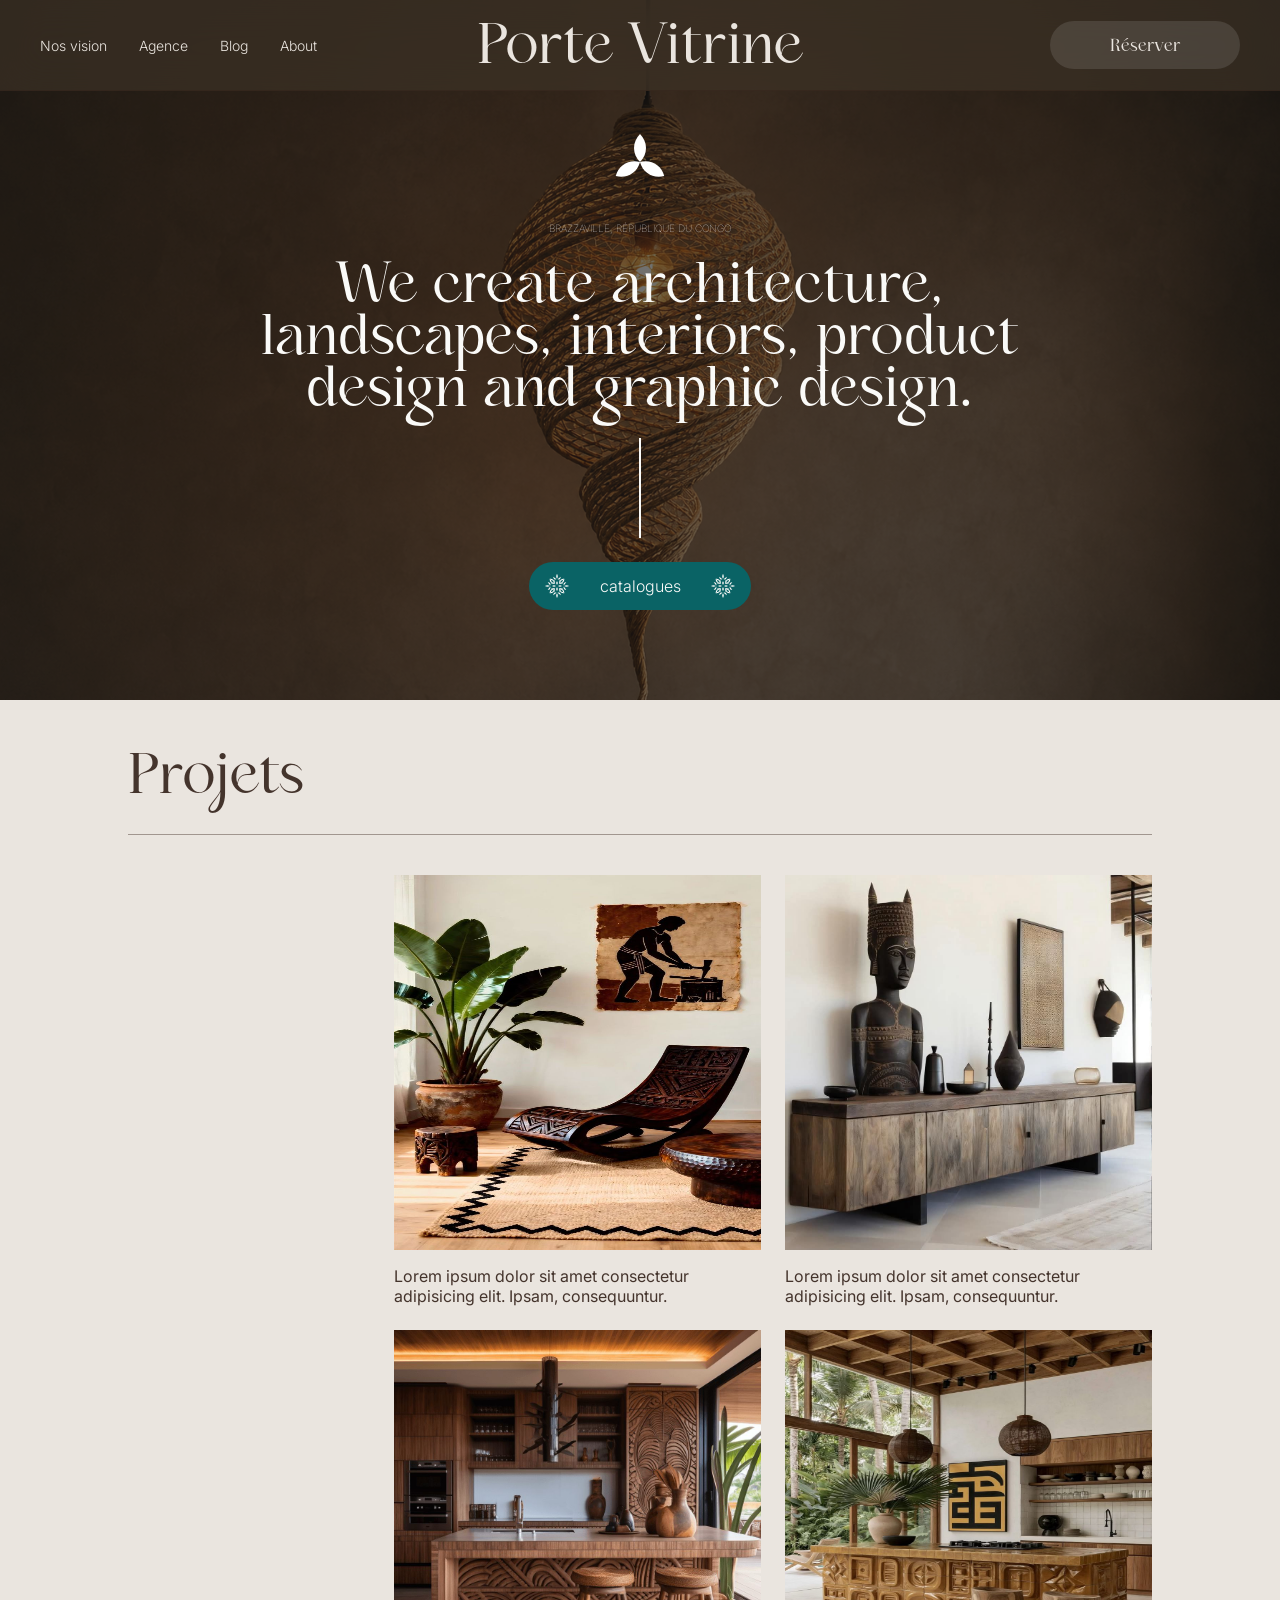
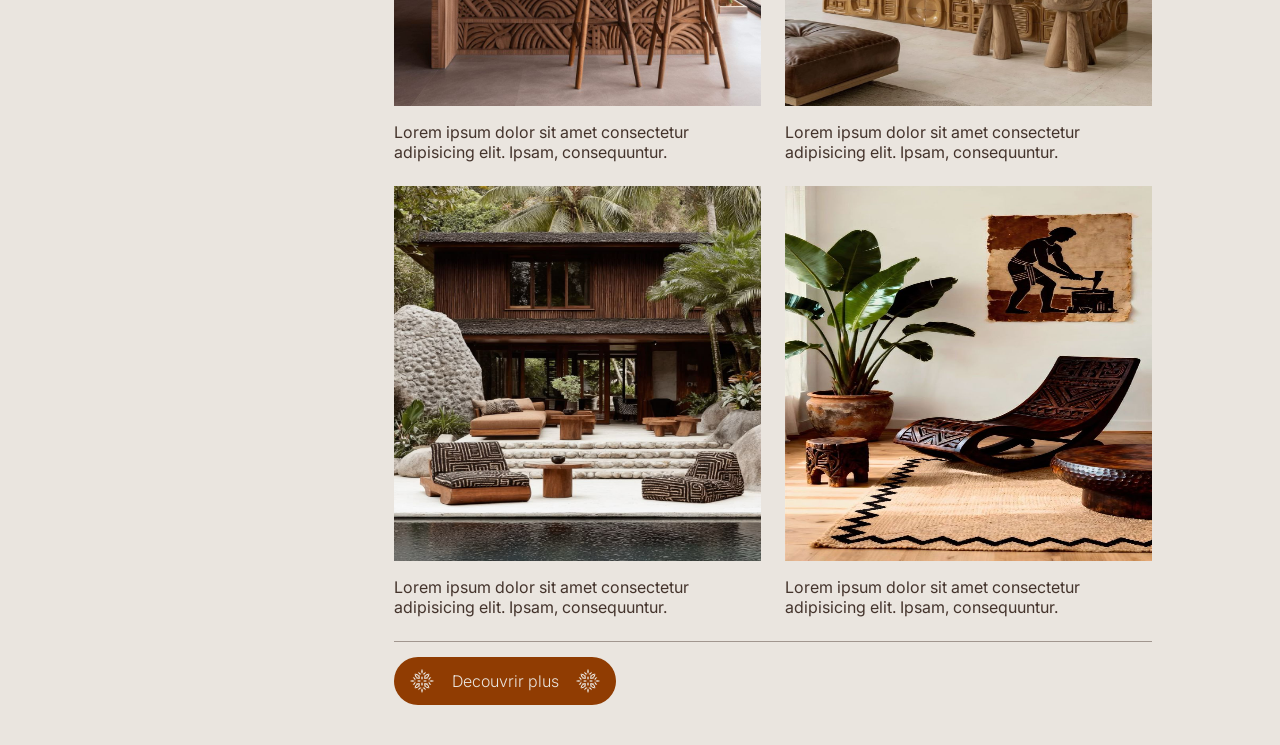
==== index.html @ ecbcc863 "chore: update index.html" ====
<!DOCTYPE html>
<html lang="en">

<head>
  <meta charset="UTF-8">
  <meta name="viewport" content="width=device-width, initial-scale=1.0">
  <title>Portfolio d'agence créative / freelance</title>

  <link rel="preconnect" href="https://fonts.googleapis.com">
  <link rel="preconnect" href="https://fonts.gstatic.com" crossorigin>
  <link
    href="https://fonts.googleapis.com/css2?family=Inter:ital,opsz,wght@0,14..32,100..900;1,14..32,100..900&display=swap"
    rel="stylesheet">

  <link rel="stylesheet" href="css/index.css">
</head>

<body>
  <header class="Navigation__fixed">
    <nav class="nav-wrapper">
      <ul class="nav-links">
        <li class="nav-link"><a href="#">Nos vision</a></li>
        <li class="nav-link"><a href="#">Agence</a></li>
        <li class="nav-link"><a href="#">Blog</a></li>
        <li class="nav-link"><a href="#">About</a></li>
      </ul>
      <div class="nav-logo">
        Porte Vitrine
      </div>
      <div class="nav-action">
        <button class="btn btn-neutre">Réserver</button>
      </div>
    </nav>
  </header>
  <main>
    <section class="hero">
      <div class="hero-wrapper">
        <div class="hero-speech">
          <div class="hero-logo">
            <svg xmlns="http://www.w3.org/2000/svg" width="64" height="64" viewBox="0 0 64 64" fill="currentColor">
              <g>
                <path d="M32 32 C24 24 24 12 32 4 C40 12 40 24 32 32 Z" />
                <path d="M32 32 C24 24 24 12 32 4 C40 12 40 24 32 32 Z" transform="rotate(120 32 32)" />
                <path d="M32 32 C24 24 24 12 32 4 C40 12 40 24 32 32 Z" transform="rotate(240 32 32)" />
              </g>
            </svg>
          </div>
          <address class="address">
            Brazzaville, république du congo
          </address>
          <h1 class="hero-title">
            We create architecture, landscapes, interiors, product design and graphic design.
          </h1>
        </div>
        <div class="hero-action">
          <div class="hero-action-line"></div>
          <a href="#" class="btn btn-secondary">
            <svg width="64" height="64" viewBox="0 0 64 64" fill="currentColor" xmlns="http://www.w3.org/2000/svg">
              <path
                d="M32 0.019043L32 12.981C30.7764 11.4218 30 9.09693 30 6.50001C30 3.90309 30.7764 1.57818 32 0.019043Z">
              </path>
              <path
                d="M30.5643 14.1851C28.2831 14.8884 25.9589 14.6184 24.2542 13.2257C22.5496 11.833 21.8215 9.60935 22.0558 7.23369L30.5643 14.1851Z">
              </path>
              <path
                d="M32 19L32 28.9619C30.7181 27.7637 29.9047 25.9768 29.9047 23.981C29.9047 21.9851 30.7181 20.1983 32 19Z">
              </path>
              <path
                d="M12.5 12.5C15.5 12.5 21.5 13 23.5 17.5L25.5 16.5L26.5 26.5L23 23C23 19.134 19.866 16 16 16L12.5 12.5Z">
              </path>
              <path
                d="M0.019043 32L12.981 32C11.4218 30.7764 9.09693 30 6.50001 30C3.90309 30 1.57818 30.7764 0.019043 32Z">
              </path>
              <path
                d="M14.1851 30.5643C14.8884 28.2831 14.6184 25.9589 13.2257 24.2542C11.833 22.5496 9.60935 21.8215 7.23369 22.0558L14.1851 30.5643Z">
              </path>
              <path
                d="M19 32L28.9619 32C27.7636 30.7181 25.9768 29.9047 23.981 29.9047C21.9851 29.9047 20.1983 30.7181 19 32Z">
              </path>
              <path
                d="M12.5 12.5C12.5 15.5 13 21.5 17.5 23.5L16.5 25.5L26.5 26.5L23 23C19.134 23 16 19.866 16 16L12.5 12.5Z">
              </path>
              <path
                d="M0.019043 32L12.981 32C11.4218 33.2236 9.09692 34 6.50001 34C3.90309 34 1.57818 33.2236 0.019043 32Z">
              </path>
              <path
                d="M14.1851 33.4357C14.8884 35.717 14.6184 38.0411 13.2257 39.7458C11.833 41.4504 9.60935 42.1785 7.23368 41.9442L14.1851 33.4357Z">
              </path>
              <path
                d="M19 32L28.9619 32C27.7636 33.2819 25.9768 34.0954 23.981 34.0954C21.9851 34.0954 20.1983 33.2819 19 32Z">
              </path>
              <path
                d="M12.5 51.5C12.5 48.5 13 42.5 17.5 40.5L16.5 38.5L26.5 37.5L23 41C19.134 41 16 44.134 16 48L12.5 51.5Z">
              </path>
              <path d="M32 63.981V51.0191C30.7764 52.5782 30 54.9031 30 57.5C30 60.0969 30.7764 62.4219 32 63.981Z">
              </path>
              <path
                d="M30.5643 49.815C28.2831 49.1116 25.9589 49.3816 24.2542 50.7743C22.5496 52.167 21.8215 54.3907 22.0558 56.7663L30.5643 49.815Z">
              </path>
              <path
                d="M32 45L32 35.0381C30.7181 36.2364 29.9047 38.0232 29.9047 40.0191C29.9047 42.0149 30.7181 43.8018 32 45Z">
              </path>
              <path
                d="M12.5 51.5C15.5 51.5 21.5 51 23.5 46.5L25.5 47.5L26.5 37.5L23 41C23 44.866 19.866 48 16 48L12.5 51.5Z">
              </path>
              <path d="M63.981 32L51.019 32C52.5782 30.7764 54.9031 30 57.5 30C60.0969 30 62.4218 30.7764 63.981 32Z">
              </path>
              <path
                d="M49.8149 30.5643C49.1116 28.2831 49.3816 25.9589 50.7743 24.2542C52.167 22.5496 54.3907 21.8215 56.7663 22.0558L49.8149 30.5643Z">
              </path>
              <path
                d="M45 32H35.0381C36.2364 30.7181 38.0232 29.9047 40.0191 29.9047C42.0149 29.9047 43.8017 30.7181 45 32Z">
              </path>
              <path
                d="M51.5 12.5C51.5 15.5 51 21.5 46.5 23.5L47.5 25.5L37.5 26.5L41 23C44.866 23 48 19.866 48 16L51.5 12.5Z">
              </path>
              <path
                d="M32 0.019043L32 12.981C33.2236 11.4218 34 9.09693 34 6.50001C34 3.9031 33.2236 1.57818 32 0.019043Z">
              </path>
              <path
                d="M33.4357 14.1851C35.717 14.8884 38.0411 14.6184 39.7458 13.2257C41.4504 11.833 42.1785 9.60936 41.9442 7.23369L33.4357 14.1851Z">
              </path>
              <path
                d="M32 19L32 28.9619C33.2819 27.7637 34.0953 25.9768 34.0953 23.981C34.0953 21.9851 33.2819 20.1983 32 19Z">
              </path>
              <path
                d="M51.5 12.5C48.5 12.5 42.5 13 40.5 17.5L38.5 16.5L37.5 26.5L41 23C41 19.134 44.134 16 48 16L51.5 12.5Z">
              </path>
              <path d="M32 63.981V51.0191C33.2236 52.5782 34 54.9031 34 57.5C34 60.0969 33.2236 62.4219 32 63.981Z">
              </path>
              <path
                d="M33.4357 49.815C35.717 49.1116 38.0411 49.3816 39.7458 50.7743C41.4504 52.167 42.1785 54.3907 41.9442 56.7663L33.4357 49.815Z">
              </path>
              <path
                d="M32 45L32 35.0381C33.2819 36.2364 34.0953 38.0232 34.0953 40.0191C34.0953 42.0149 33.2819 43.8018 32 45Z">
              </path>
              <path
                d="M51.5 51.5C48.5 51.5 42.5 51 40.5 46.5L38.5 47.5L37.5 37.5L41 41C41 44.866 44.134 48 48 48L51.5 51.5Z">
              </path>
              <path d="M63.981 32L51.019 32C52.5782 33.2236 54.9031 34 57.5 34C60.0969 34 62.4218 33.2236 63.981 32Z">
              </path>
              <path
                d="M49.815 33.4357C49.1116 35.717 49.3816 38.0411 50.7743 39.7458C52.167 41.4504 54.3907 42.1785 56.7663 41.9442L49.815 33.4357Z">
              </path>
              <path
                d="M45 32H35.0381C36.2364 33.2819 38.0232 34.0953 40.0191 34.0953C42.0149 34.0953 43.8017 33.2819 45 32Z">
              </path>
              <path
                d="M51.5 51.5C51.5 48.5 51 42.5 46.5 40.5L47.5 38.5L37.5 37.5L41 41C44.866 41 48 44.134 48 48L51.5 51.5Z">
              </path>
            </svg>
            <span>catalogues</span>
            <svg width="64" height="64" viewBox="0 0 64 64" fill="currentColor" xmlns="http://www.w3.org/2000/svg">
              <path
                d="M32 0.019043L32 12.981C30.7764 11.4218 30 9.09693 30 6.50001C30 3.90309 30.7764 1.57818 32 0.019043Z">
              </path>
              <path
                d="M30.5643 14.1851C28.2831 14.8884 25.9589 14.6184 24.2542 13.2257C22.5496 11.833 21.8215 9.60935 22.0558 7.23369L30.5643 14.1851Z">
              </path>
              <path
                d="M32 19L32 28.9619C30.7181 27.7637 29.9047 25.9768 29.9047 23.981C29.9047 21.9851 30.7181 20.1983 32 19Z">
              </path>
              <path
                d="M12.5 12.5C15.5 12.5 21.5 13 23.5 17.5L25.5 16.5L26.5 26.5L23 23C23 19.134 19.866 16 16 16L12.5 12.5Z">
              </path>
              <path
                d="M0.019043 32L12.981 32C11.4218 30.7764 9.09693 30 6.50001 30C3.90309 30 1.57818 30.7764 0.019043 32Z">
              </path>
              <path
                d="M14.1851 30.5643C14.8884 28.2831 14.6184 25.9589 13.2257 24.2542C11.833 22.5496 9.60935 21.8215 7.23369 22.0558L14.1851 30.5643Z">
              </path>
              <path
                d="M19 32L28.9619 32C27.7636 30.7181 25.9768 29.9047 23.981 29.9047C21.9851 29.9047 20.1983 30.7181 19 32Z">
              </path>
              <path
                d="M12.5 12.5C12.5 15.5 13 21.5 17.5 23.5L16.5 25.5L26.5 26.5L23 23C19.134 23 16 19.866 16 16L12.5 12.5Z">
              </path>
              <path
                d="M0.019043 32L12.981 32C11.4218 33.2236 9.09692 34 6.50001 34C3.90309 34 1.57818 33.2236 0.019043 32Z">
              </path>
              <path
                d="M14.1851 33.4357C14.8884 35.717 14.6184 38.0411 13.2257 39.7458C11.833 41.4504 9.60935 42.1785 7.23368 41.9442L14.1851 33.4357Z">
              </path>
              <path
                d="M19 32L28.9619 32C27.7636 33.2819 25.9768 34.0954 23.981 34.0954C21.9851 34.0954 20.1983 33.2819 19 32Z">
              </path>
              <path
                d="M12.5 51.5C12.5 48.5 13 42.5 17.5 40.5L16.5 38.5L26.5 37.5L23 41C19.134 41 16 44.134 16 48L12.5 51.5Z">
              </path>
              <path d="M32 63.981V51.0191C30.7764 52.5782 30 54.9031 30 57.5C30 60.0969 30.7764 62.4219 32 63.981Z">
              </path>
              <path
                d="M30.5643 49.815C28.2831 49.1116 25.9589 49.3816 24.2542 50.7743C22.5496 52.167 21.8215 54.3907 22.0558 56.7663L30.5643 49.815Z">
              </path>
              <path
                d="M32 45L32 35.0381C30.7181 36.2364 29.9047 38.0232 29.9047 40.0191C29.9047 42.0149 30.7181 43.8018 32 45Z">
              </path>
              <path
                d="M12.5 51.5C15.5 51.5 21.5 51 23.5 46.5L25.5 47.5L26.5 37.5L23 41C23 44.866 19.866 48 16 48L12.5 51.5Z">
              </path>
              <path d="M63.981 32L51.019 32C52.5782 30.7764 54.9031 30 57.5 30C60.0969 30 62.4218 30.7764 63.981 32Z">
              </path>
              <path
                d="M49.8149 30.5643C49.1116 28.2831 49.3816 25.9589 50.7743 24.2542C52.167 22.5496 54.3907 21.8215 56.7663 22.0558L49.8149 30.5643Z">
              </path>
              <path
                d="M45 32H35.0381C36.2364 30.7181 38.0232 29.9047 40.0191 29.9047C42.0149 29.9047 43.8017 30.7181 45 32Z">
              </path>
              <path
                d="M51.5 12.5C51.5 15.5 51 21.5 46.5 23.5L47.5 25.5L37.5 26.5L41 23C44.866 23 48 19.866 48 16L51.5 12.5Z">
              </path>
              <path
                d="M32 0.019043L32 12.981C33.2236 11.4218 34 9.09693 34 6.50001C34 3.9031 33.2236 1.57818 32 0.019043Z">
              </path>
              <path
                d="M33.4357 14.1851C35.717 14.8884 38.0411 14.6184 39.7458 13.2257C41.4504 11.833 42.1785 9.60936 41.9442 7.23369L33.4357 14.1851Z">
              </path>
              <path
                d="M32 19L32 28.9619C33.2819 27.7637 34.0953 25.9768 34.0953 23.981C34.0953 21.9851 33.2819 20.1983 32 19Z">
              </path>
              <path
                d="M51.5 12.5C48.5 12.5 42.5 13 40.5 17.5L38.5 16.5L37.5 26.5L41 23C41 19.134 44.134 16 48 16L51.5 12.5Z">
              </path>
              <path d="M32 63.981V51.0191C33.2236 52.5782 34 54.9031 34 57.5C34 60.0969 33.2236 62.4219 32 63.981Z">
              </path>
              <path
                d="M33.4357 49.815C35.717 49.1116 38.0411 49.3816 39.7458 50.7743C41.4504 52.167 42.1785 54.3907 41.9442 56.7663L33.4357 49.815Z">
              </path>
              <path
                d="M32 45L32 35.0381C33.2819 36.2364 34.0953 38.0232 34.0953 40.0191C34.0953 42.0149 33.2819 43.8018 32 45Z">
              </path>
              <path
                d="M51.5 51.5C48.5 51.5 42.5 51 40.5 46.5L38.5 47.5L37.5 37.5L41 41C41 44.866 44.134 48 48 48L51.5 51.5Z">
              </path>
              <path d="M63.981 32L51.019 32C52.5782 33.2236 54.9031 34 57.5 34C60.0969 34 62.4218 33.2236 63.981 32Z">
              </path>
              <path
                d="M49.815 33.4357C49.1116 35.717 49.3816 38.0411 50.7743 39.7458C52.167 41.4504 54.3907 42.1785 56.7663 41.9442L49.815 33.4357Z">
              </path>
              <path
                d="M45 32H35.0381C36.2364 33.2819 38.0232 34.0953 40.0191 34.0953C42.0149 34.0953 43.8017 33.2819 45 32Z">
              </path>
              <path
                d="M51.5 51.5C51.5 48.5 51 42.5 46.5 40.5L47.5 38.5L37.5 37.5L41 41C44.866 41 48 44.134 48 48L51.5 51.5Z">
              </path>
            </svg>
          </a>
        </div>
      </div>
    </section>
    <section class="projets">
      <h2 class="projects-title">Projets</h2>
      <div class="grid-projets">
        <div class="card">
          <img class="card__projet-item__img" src="./public/item_1.jpeg" alt="item_product">
          <div class="card__projet-description">
            <p>Lorem ipsum dolor sit amet consectetur adipisicing elit. Ipsam, consequuntur.</p>
          </div>
        </div>
        <!--  -->
        <div class="card">
          <img class="card__projet-item__img" src="./public/item_4.jpeg" alt="item_product">
          <div class="card__projet-description">
            <p>Lorem ipsum dolor sit amet consectetur adipisicing elit. Ipsam, consequuntur.</p>
          </div>
        </div>
        <!--  -->
        <div class="card">
          <img class="card__projet-item__img" src="./public/item_3.jpeg" alt="item_product">
          <div class="card__projet-description">
            <p>Lorem ipsum dolor sit amet consectetur adipisicing elit. Ipsam, consequuntur.</p>
          </div>
        </div>
        <!--  -->
        <div class="card">
          <img class="card__projet-item__img" src="./public/item_2.jpeg" alt="item_product">
          <div class="card__projet-description">
            <p>Lorem ipsum dolor sit amet consectetur adipisicing elit. Ipsam, consequuntur.</p>
          </div>
        </div>
        <!--  -->
        <div class="card">
          <img class="card__projet-item__img" src="./public/item_5.jpeg" alt="item_product">
          <div class="card__projet-description">
            <p>Lorem ipsum dolor sit amet consectetur adipisicing elit. Ipsam, consequuntur.</p>
          </div>
        </div>
        <!--  -->
        <div class="card">
          <img class="card__projet-item__img" src="./public/item_1.jpeg" alt="item_product">
          <div class="card__projet-description">
            <p>Lorem ipsum dolor sit amet consectetur adipisicing elit. Ipsam, consequuntur.</p>
          </div>
        </div>
      </div>
      <div class="projets-action">
        <a href="#" class="btn btn-primary">
          <svg width="64" height="64" viewBox="0 0 64 64" fill="currentColor" xmlns="http://www.w3.org/2000/svg">
            <path
              d="M32 0.019043L32 12.981C30.7764 11.4218 30 9.09693 30 6.50001C30 3.90309 30.7764 1.57818 32 0.019043Z">
            </path>
            <path
              d="M30.5643 14.1851C28.2831 14.8884 25.9589 14.6184 24.2542 13.2257C22.5496 11.833 21.8215 9.60935 22.0558 7.23369L30.5643 14.1851Z">
            </path>
            <path
              d="M32 19L32 28.9619C30.7181 27.7637 29.9047 25.9768 29.9047 23.981C29.9047 21.9851 30.7181 20.1983 32 19Z">
            </path>
            <path
              d="M12.5 12.5C15.5 12.5 21.5 13 23.5 17.5L25.5 16.5L26.5 26.5L23 23C23 19.134 19.866 16 16 16L12.5 12.5Z">
            </path>
            <path
              d="M0.019043 32L12.981 32C11.4218 30.7764 9.09693 30 6.50001 30C3.90309 30 1.57818 30.7764 0.019043 32Z">
            </path>
            <path
              d="M14.1851 30.5643C14.8884 28.2831 14.6184 25.9589 13.2257 24.2542C11.833 22.5496 9.60935 21.8215 7.23369 22.0558L14.1851 30.5643Z">
            </path>
            <path
              d="M19 32L28.9619 32C27.7636 30.7181 25.9768 29.9047 23.981 29.9047C21.9851 29.9047 20.1983 30.7181 19 32Z">
            </path>
            <path
              d="M12.5 12.5C12.5 15.5 13 21.5 17.5 23.5L16.5 25.5L26.5 26.5L23 23C19.134 23 16 19.866 16 16L12.5 12.5Z">
            </path>
            <path
              d="M0.019043 32L12.981 32C11.4218 33.2236 9.09692 34 6.50001 34C3.90309 34 1.57818 33.2236 0.019043 32Z">
            </path>
            <path
              d="M14.1851 33.4357C14.8884 35.717 14.6184 38.0411 13.2257 39.7458C11.833 41.4504 9.60935 42.1785 7.23368 41.9442L14.1851 33.4357Z">
            </path>
            <path
              d="M19 32L28.9619 32C27.7636 33.2819 25.9768 34.0954 23.981 34.0954C21.9851 34.0954 20.1983 33.2819 19 32Z">
            </path>
            <path
              d="M12.5 51.5C12.5 48.5 13 42.5 17.5 40.5L16.5 38.5L26.5 37.5L23 41C19.134 41 16 44.134 16 48L12.5 51.5Z">
            </path>
            <path d="M32 63.981V51.0191C30.7764 52.5782 30 54.9031 30 57.5C30 60.0969 30.7764 62.4219 32 63.981Z">
            </path>
            <path
              d="M30.5643 49.815C28.2831 49.1116 25.9589 49.3816 24.2542 50.7743C22.5496 52.167 21.8215 54.3907 22.0558 56.7663L30.5643 49.815Z">
            </path>
            <path
              d="M32 45L32 35.0381C30.7181 36.2364 29.9047 38.0232 29.9047 40.0191C29.9047 42.0149 30.7181 43.8018 32 45Z">
            </path>
            <path
              d="M12.5 51.5C15.5 51.5 21.5 51 23.5 46.5L25.5 47.5L26.5 37.5L23 41C23 44.866 19.866 48 16 48L12.5 51.5Z">
            </path>
            <path d="M63.981 32L51.019 32C52.5782 30.7764 54.9031 30 57.5 30C60.0969 30 62.4218 30.7764 63.981 32Z">
            </path>
            <path
              d="M49.8149 30.5643C49.1116 28.2831 49.3816 25.9589 50.7743 24.2542C52.167 22.5496 54.3907 21.8215 56.7663 22.0558L49.8149 30.5643Z">
            </path>
            <path
              d="M45 32H35.0381C36.2364 30.7181 38.0232 29.9047 40.0191 29.9047C42.0149 29.9047 43.8017 30.7181 45 32Z">
            </path>
            <path
              d="M51.5 12.5C51.5 15.5 51 21.5 46.5 23.5L47.5 25.5L37.5 26.5L41 23C44.866 23 48 19.866 48 16L51.5 12.5Z">
            </path>
            <path
              d="M32 0.019043L32 12.981C33.2236 11.4218 34 9.09693 34 6.50001C34 3.9031 33.2236 1.57818 32 0.019043Z">
            </path>
            <path
              d="M33.4357 14.1851C35.717 14.8884 38.0411 14.6184 39.7458 13.2257C41.4504 11.833 42.1785 9.60936 41.9442 7.23369L33.4357 14.1851Z">
            </path>
            <path
              d="M32 19L32 28.9619C33.2819 27.7637 34.0953 25.9768 34.0953 23.981C34.0953 21.9851 33.2819 20.1983 32 19Z">
            </path>
            <path
              d="M51.5 12.5C48.5 12.5 42.5 13 40.5 17.5L38.5 16.5L37.5 26.5L41 23C41 19.134 44.134 16 48 16L51.5 12.5Z">
            </path>
            <path d="M32 63.981V51.0191C33.2236 52.5782 34 54.9031 34 57.5C34 60.0969 33.2236 62.4219 32 63.981Z">
            </path>
            <path
              d="M33.4357 49.815C35.717 49.1116 38.0411 49.3816 39.7458 50.7743C41.4504 52.167 42.1785 54.3907 41.9442 56.7663L33.4357 49.815Z">
            </path>
            <path
              d="M32 45L32 35.0381C33.2819 36.2364 34.0953 38.0232 34.0953 40.0191C34.0953 42.0149 33.2819 43.8018 32 45Z">
            </path>
            <path
              d="M51.5 51.5C48.5 51.5 42.5 51 40.5 46.5L38.5 47.5L37.5 37.5L41 41C41 44.866 44.134 48 48 48L51.5 51.5Z">
            </path>
            <path d="M63.981 32L51.019 32C52.5782 33.2236 54.9031 34 57.5 34C60.0969 34 62.4218 33.2236 63.981 32Z">
            </path>
            <path
              d="M49.815 33.4357C49.1116 35.717 49.3816 38.0411 50.7743 39.7458C52.167 41.4504 54.3907 42.1785 56.7663 41.9442L49.815 33.4357Z">
            </path>
            <path
              d="M45 32H35.0381C36.2364 33.2819 38.0232 34.0953 40.0191 34.0953C42.0149 34.0953 43.8017 33.2819 45 32Z">
            </path>
            <path
              d="M51.5 51.5C51.5 48.5 51 42.5 46.5 40.5L47.5 38.5L37.5 37.5L41 41C44.866 41 48 44.134 48 48L51.5 51.5Z">
            </path>
          </svg>
          <span>Decouvrir plus</span>
          <svg width="64" height="64" viewBox="0 0 64 64" fill="currentColor" xmlns="http://www.w3.org/2000/svg">
            <path
              d="M32 0.019043L32 12.981C30.7764 11.4218 30 9.09693 30 6.50001C30 3.90309 30.7764 1.57818 32 0.019043Z">
            </path>
            <path
              d="M30.5643 14.1851C28.2831 14.8884 25.9589 14.6184 24.2542 13.2257C22.5496 11.833 21.8215 9.60935 22.0558 7.23369L30.5643 14.1851Z">
            </path>
            <path
              d="M32 19L32 28.9619C30.7181 27.7637 29.9047 25.9768 29.9047 23.981C29.9047 21.9851 30.7181 20.1983 32 19Z">
            </path>
            <path
              d="M12.5 12.5C15.5 12.5 21.5 13 23.5 17.5L25.5 16.5L26.5 26.5L23 23C23 19.134 19.866 16 16 16L12.5 12.5Z">
            </path>
            <path
              d="M0.019043 32L12.981 32C11.4218 30.7764 9.09693 30 6.50001 30C3.90309 30 1.57818 30.7764 0.019043 32Z">
            </path>
            <path
              d="M14.1851 30.5643C14.8884 28.2831 14.6184 25.9589 13.2257 24.2542C11.833 22.5496 9.60935 21.8215 7.23369 22.0558L14.1851 30.5643Z">
            </path>
            <path
              d="M19 32L28.9619 32C27.7636 30.7181 25.9768 29.9047 23.981 29.9047C21.9851 29.9047 20.1983 30.7181 19 32Z">
            </path>
            <path
              d="M12.5 12.5C12.5 15.5 13 21.5 17.5 23.5L16.5 25.5L26.5 26.5L23 23C19.134 23 16 19.866 16 16L12.5 12.5Z">
            </path>
            <path
              d="M0.019043 32L12.981 32C11.4218 33.2236 9.09692 34 6.50001 34C3.90309 34 1.57818 33.2236 0.019043 32Z">
            </path>
            <path
              d="M14.1851 33.4357C14.8884 35.717 14.6184 38.0411 13.2257 39.7458C11.833 41.4504 9.60935 42.1785 7.23368 41.9442L14.1851 33.4357Z">
            </path>
            <path
              d="M19 32L28.9619 32C27.7636 33.2819 25.9768 34.0954 23.981 34.0954C21.9851 34.0954 20.1983 33.2819 19 32Z">
            </path>
            <path
              d="M12.5 51.5C12.5 48.5 13 42.5 17.5 40.5L16.5 38.5L26.5 37.5L23 41C19.134 41 16 44.134 16 48L12.5 51.5Z">
            </path>
            <path d="M32 63.981V51.0191C30.7764 52.5782 30 54.9031 30 57.5C30 60.0969 30.7764 62.4219 32 63.981Z">
            </path>
            <path
              d="M30.5643 49.815C28.2831 49.1116 25.9589 49.3816 24.2542 50.7743C22.5496 52.167 21.8215 54.3907 22.0558 56.7663L30.5643 49.815Z">
            </path>
            <path
              d="M32 45L32 35.0381C30.7181 36.2364 29.9047 38.0232 29.9047 40.0191C29.9047 42.0149 30.7181 43.8018 32 45Z">
            </path>
            <path
              d="M12.5 51.5C15.5 51.5 21.5 51 23.5 46.5L25.5 47.5L26.5 37.5L23 41C23 44.866 19.866 48 16 48L12.5 51.5Z">
            </path>
            <path d="M63.981 32L51.019 32C52.5782 30.7764 54.9031 30 57.5 30C60.0969 30 62.4218 30.7764 63.981 32Z">
            </path>
            <path
              d="M49.8149 30.5643C49.1116 28.2831 49.3816 25.9589 50.7743 24.2542C52.167 22.5496 54.3907 21.8215 56.7663 22.0558L49.8149 30.5643Z">
            </path>
            <path
              d="M45 32H35.0381C36.2364 30.7181 38.0232 29.9047 40.0191 29.9047C42.0149 29.9047 43.8017 30.7181 45 32Z">
            </path>
            <path
              d="M51.5 12.5C51.5 15.5 51 21.5 46.5 23.5L47.5 25.5L37.5 26.5L41 23C44.866 23 48 19.866 48 16L51.5 12.5Z">
            </path>
            <path
              d="M32 0.019043L32 12.981C33.2236 11.4218 34 9.09693 34 6.50001C34 3.9031 33.2236 1.57818 32 0.019043Z">
            </path>
            <path
              d="M33.4357 14.1851C35.717 14.8884 38.0411 14.6184 39.7458 13.2257C41.4504 11.833 42.1785 9.60936 41.9442 7.23369L33.4357 14.1851Z">
            </path>
            <path
              d="M32 19L32 28.9619C33.2819 27.7637 34.0953 25.9768 34.0953 23.981C34.0953 21.9851 33.2819 20.1983 32 19Z">
            </path>
            <path
              d="M51.5 12.5C48.5 12.5 42.5 13 40.5 17.5L38.5 16.5L37.5 26.5L41 23C41 19.134 44.134 16 48 16L51.5 12.5Z">
            </path>
            <path d="M32 63.981V51.0191C33.2236 52.5782 34 54.9031 34 57.5C34 60.0969 33.2236 62.4219 32 63.981Z">
            </path>
            <path
              d="M33.4357 49.815C35.717 49.1116 38.0411 49.3816 39.7458 50.7743C41.4504 52.167 42.1785 54.3907 41.9442 56.7663L33.4357 49.815Z">
            </path>
            <path
              d="M32 45L32 35.0381C33.2819 36.2364 34.0953 38.0232 34.0953 40.0191C34.0953 42.0149 33.2819 43.8018 32 45Z">
            </path>
            <path
              d="M51.5 51.5C48.5 51.5 42.5 51 40.5 46.5L38.5 47.5L37.5 37.5L41 41C41 44.866 44.134 48 48 48L51.5 51.5Z">
            </path>
            <path d="M63.981 32L51.019 32C52.5782 33.2236 54.9031 34 57.5 34C60.0969 34 62.4218 33.2236 63.981 32Z">
            </path>
            <path
              d="M49.815 33.4357C49.1116 35.717 49.3816 38.0411 50.7743 39.7458C52.167 41.4504 54.3907 42.1785 56.7663 41.9442L49.815 33.4357Z">
            </path>
            <path
              d="M45 32H35.0381C36.2364 33.2819 38.0232 34.0953 40.0191 34.0953C42.0149 34.0953 43.8017 33.2819 45 32Z">
            </path>
            <path
              d="M51.5 51.5C51.5 48.5 51 42.5 46.5 40.5L47.5 38.5L37.5 37.5L41 41C44.866 41 48 44.134 48 48L51.5 51.5Z">
            </path>
          </svg>
        </a>
      </div>
    </section>
    <!-- Section Équipe (présentation des membres fictifs de l'agence) -->
    <section id="team"></section>
    <!-- Contact -->
    <section id="contact"></section>
    <!-- Footer -->
    <footer></footer>
  </main>
</body>

</html>
---- css/index.css ----
/* @import "./reset.css"; */
@import "./typography.css";


/* Section */
@import "./sections/hero.css";
@import "./sections/projets.css";


/* Components */
@import "./components/button.css";
@import "./components/card.css";


/* modules */
@import "./modules/navbar.css";

:root {
  --font-serif: "Kate", serif;
  --font-sans: "inter", sans-serif;

  --text-base: 16px;
  --space-base: 1rem;
  --space-lg: 1.5rem;
  --space-xl: 2rem;
  --space-2xl: 2.5rem;
  --space-3xl: 3rem;
  --space-large: 8rem;


  /* Background & Color */
  --accent: #903C02;
  --secondary: #0A6365;
  --background: rgb(234, 229, 223);
  --foreground: rgba(50, 32, 24, 0.9);
  --foreground-muted: rgba(50, 32, 24, 0.4);

  /*  */
  --text-xs: 10px;
  --text-sm: 14px;
  --text-xl: 52px;


  /*  */
  --leading: 1;


  /* NavBar */
  --navbar-height: 5.625rem;
}

body {
  padding: 0;
  margin: 0;
  display: flex;
  place-items: start;
  font-family: var(--font-sans);
  background-color: var(--background);
  color: var(--foreground);
}

main {
  padding-inline: var(--space-base);
}

@media only screen and (min-width: 700px) {
  main {
    margin: 0 auto;
    padding-inline: var(--space-large);
    max-width: 1800px;
  }
}
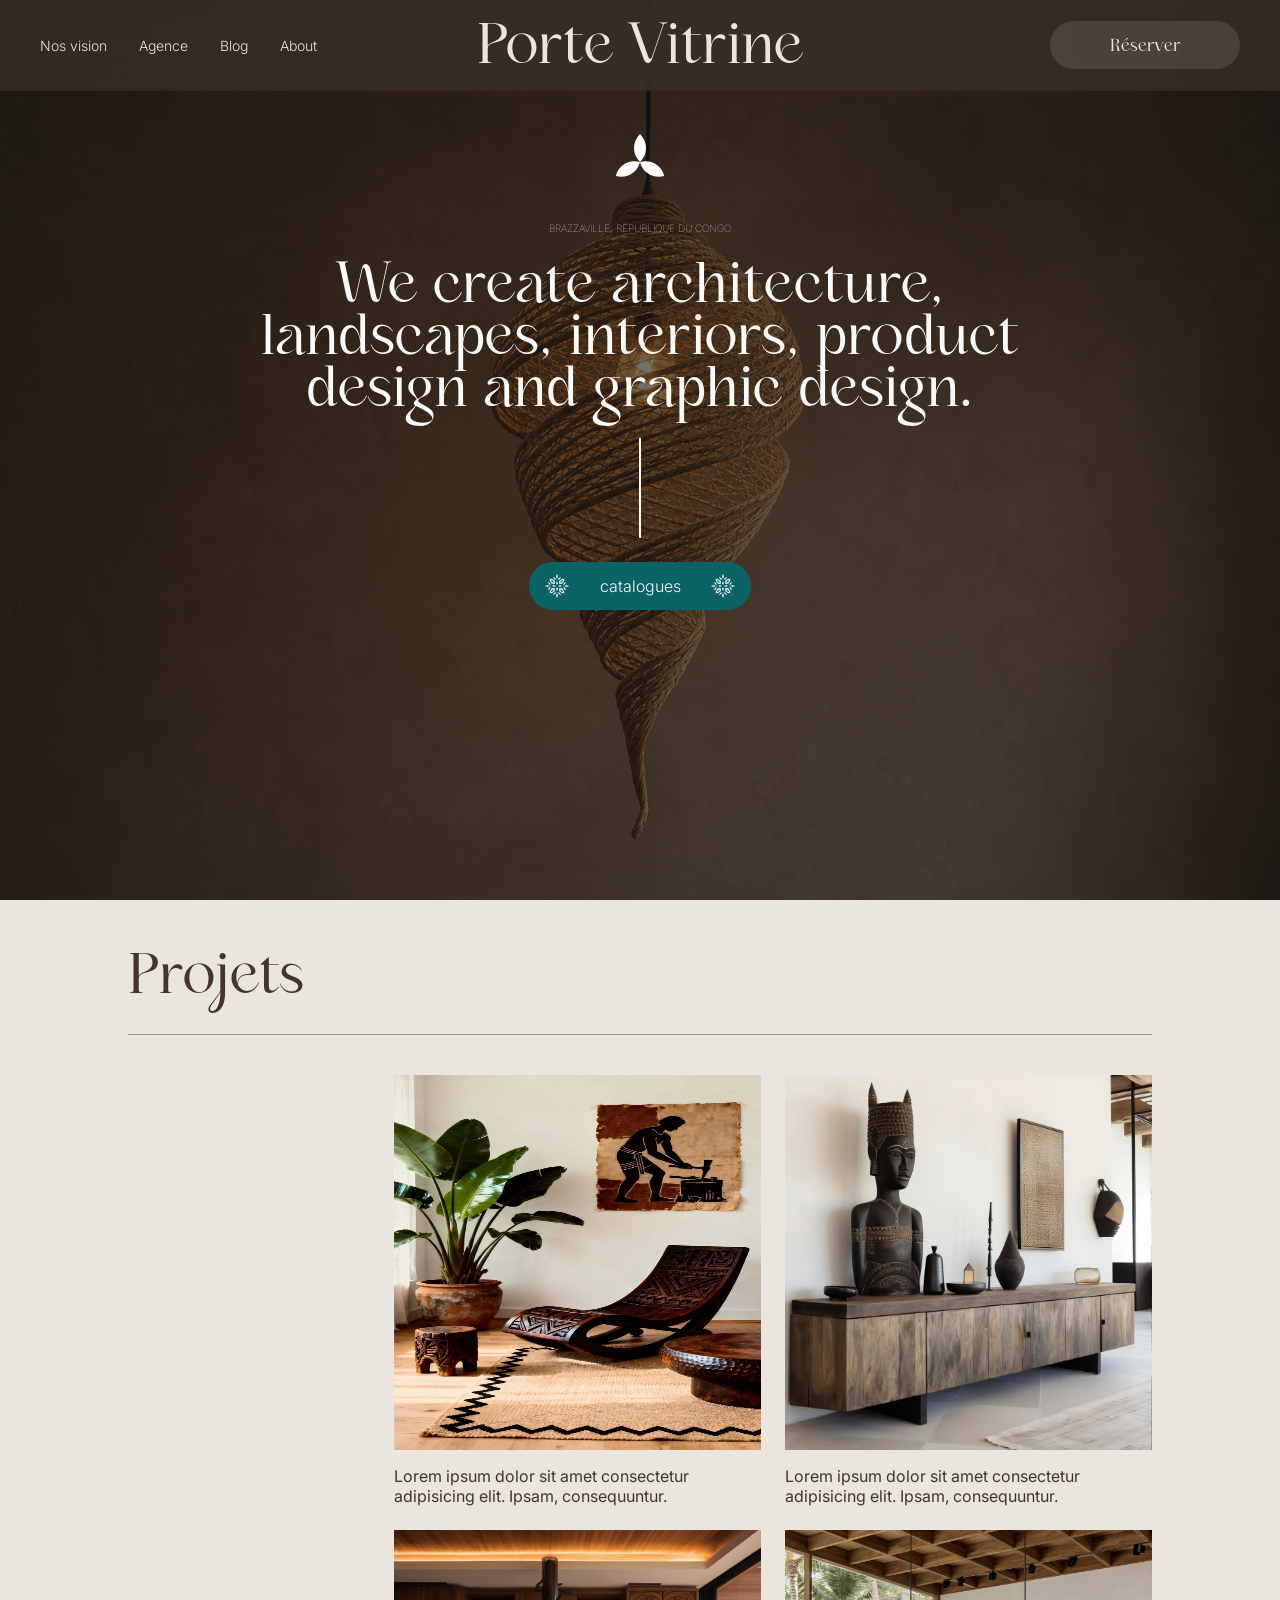
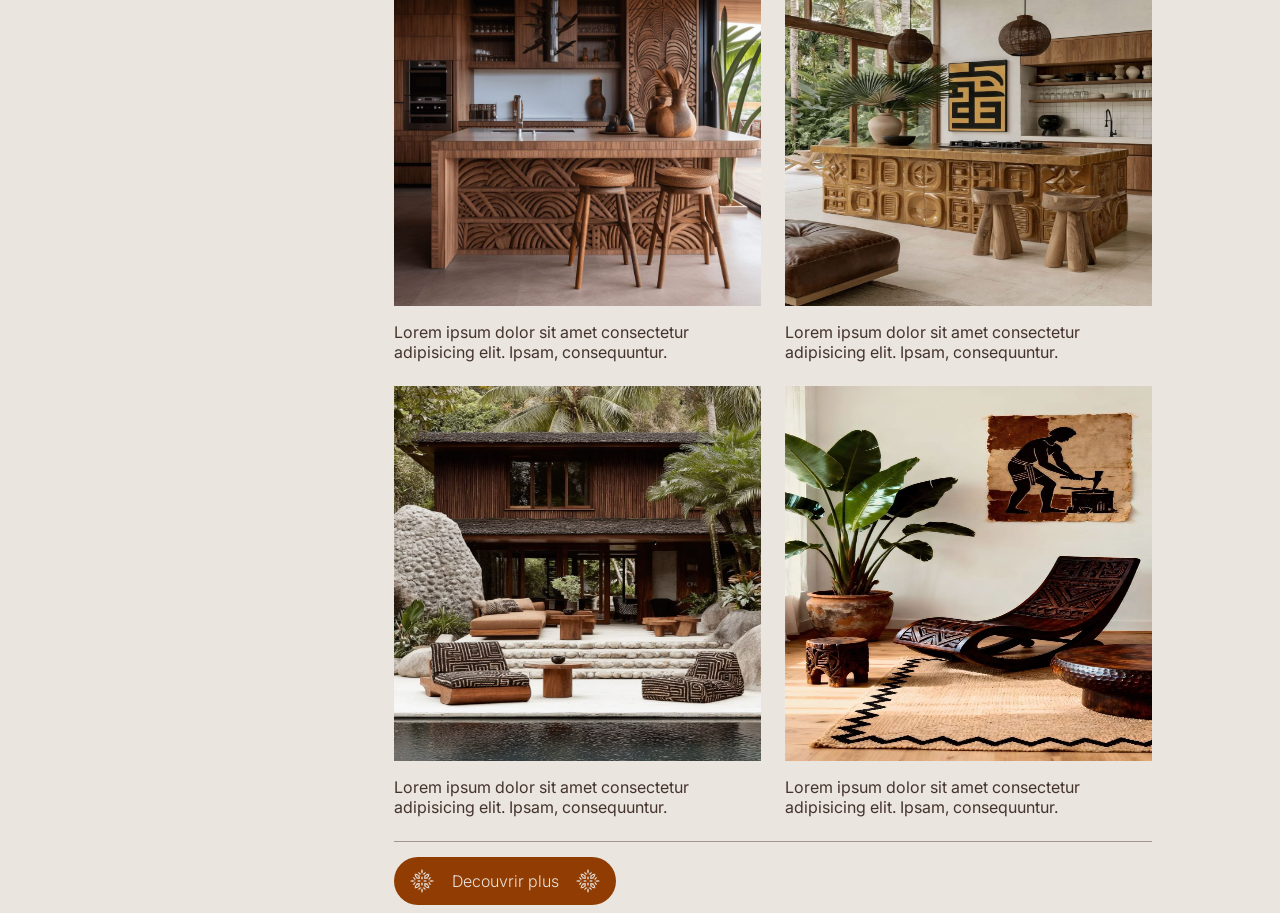
==== commit 20fc262c: "feat: add products section" ====
--- a/index.html
+++ b/index.html
@@ -1,5 +1,5 @@
 <!DOCTYPE html>
-<html lang="en">
+<html lang="fr">
 
 <head>
   <meta charset="UTF-8">
--- a/css/index.css
+++ b/css/index.css
@@ -14,6 +14,10 @@
 
 /* modules */
 @import "./modules/navbar.css";
+
+
+/* pages */
+@import "./pages/products.css";
 
 :root {
   --font-serif: "Kate", serif;
@@ -51,6 +55,8 @@
 
 body {
   padding: 0;
+  height: 100vh;
+  width: 100%;
   margin: 0;
   display: flex;
   place-items: start;
@@ -60,6 +66,8 @@
 }
 
 main {
+  min-height: 0;
+  height: 100%;
   padding-inline: var(--space-base);
 }
 
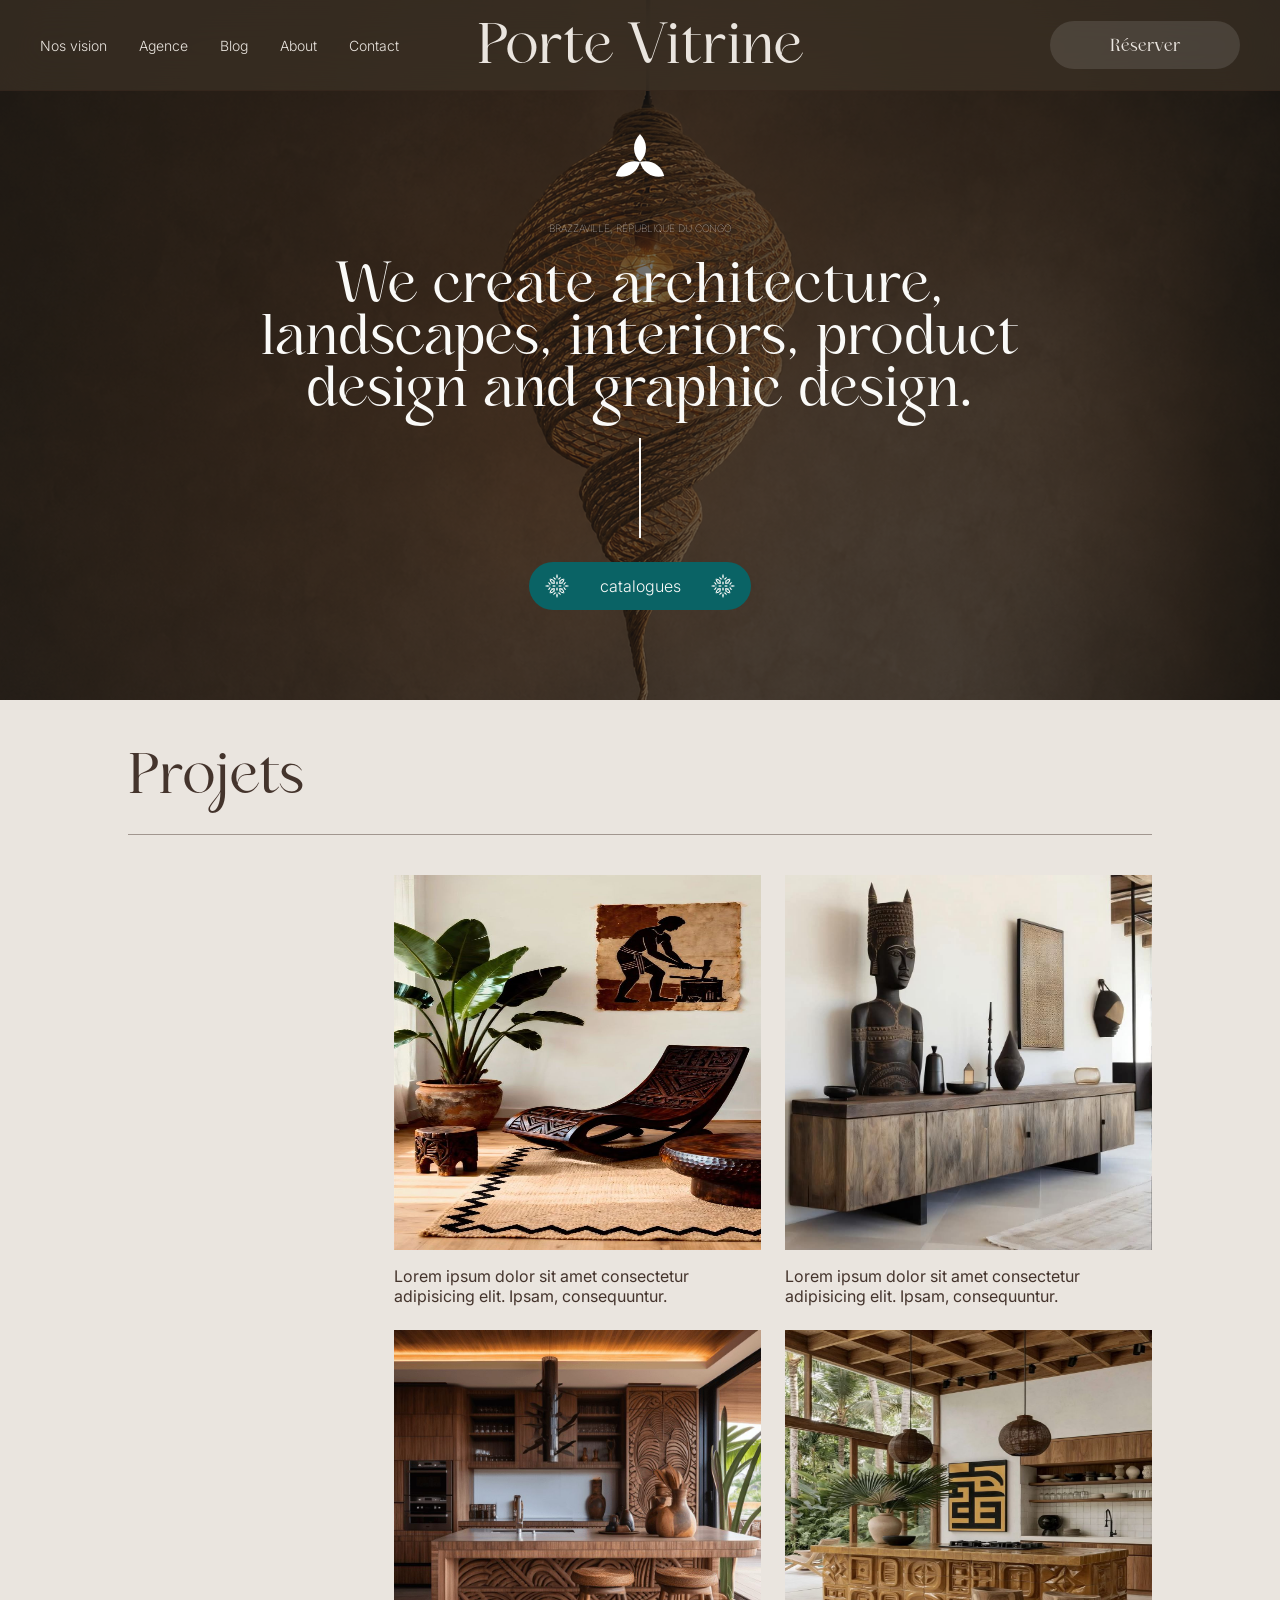
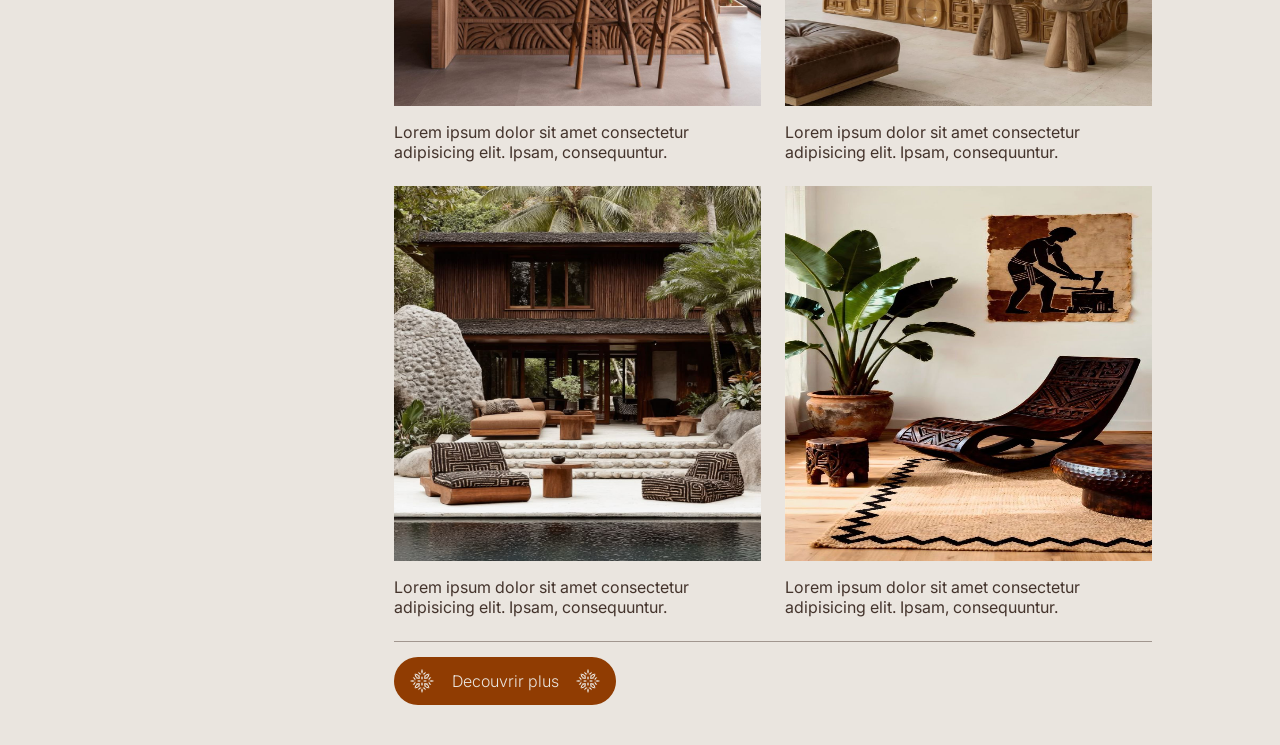
==== commit 471d2804: "geat: ajout de la page contact avec formulaire et infos" ====
--- a/index.html
+++ b/index.html
@@ -1,5 +1,5 @@
 <!DOCTYPE html>
-<html lang="fr">
+<html lang="en">
 
 <head>
   <meta charset="UTF-8">
@@ -23,6 +23,7 @@
         <li class="nav-link"><a href="#">Agence</a></li>
         <li class="nav-link"><a href="#">Blog</a></li>
         <li class="nav-link"><a href="#">About</a></li>
+        <li class="nav-link"><a href="contact.html">Contact</a></li>
       </ul>
       <div class="nav-logo">
         Porte Vitrine
--- a/css/index.css
+++ b/css/index.css
@@ -55,7 +55,6 @@
 
 body {
   padding: 0;
-  height: 100vh;
   width: 100%;
   margin: 0;
   display: flex;
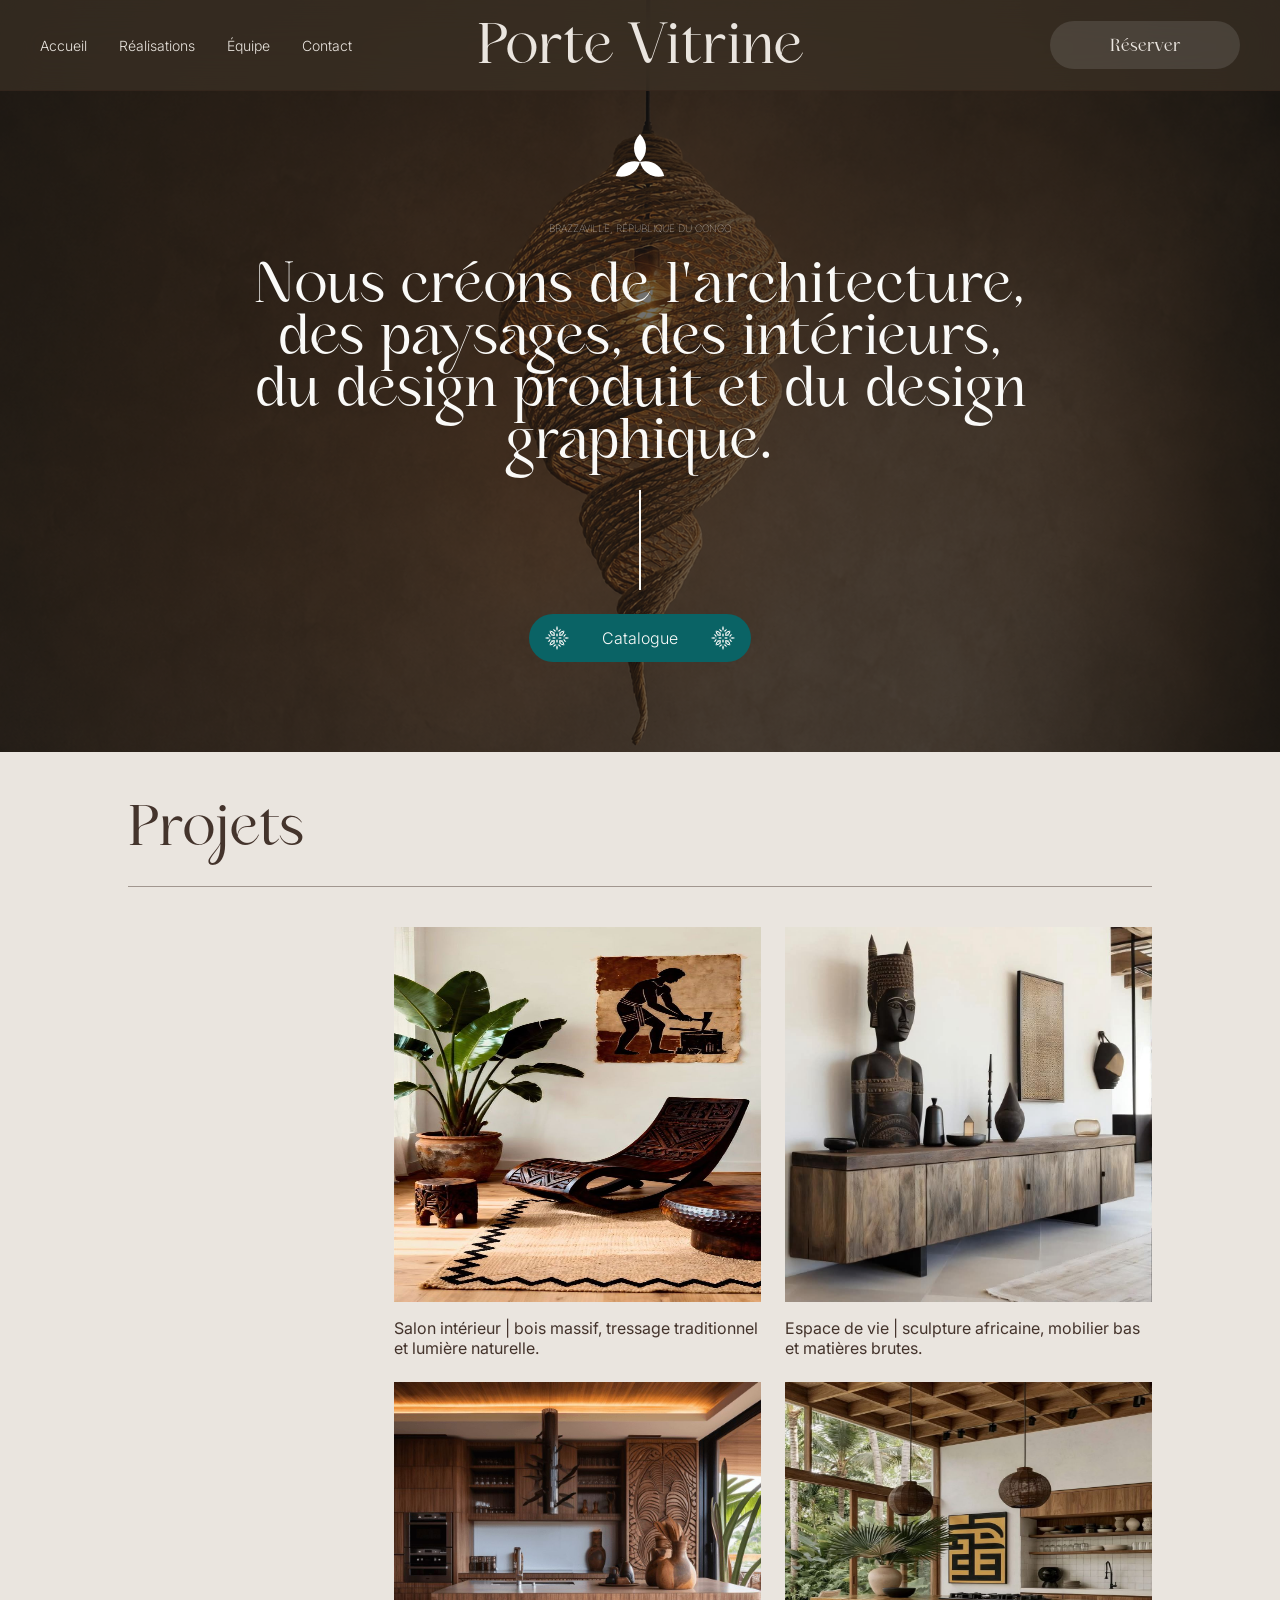
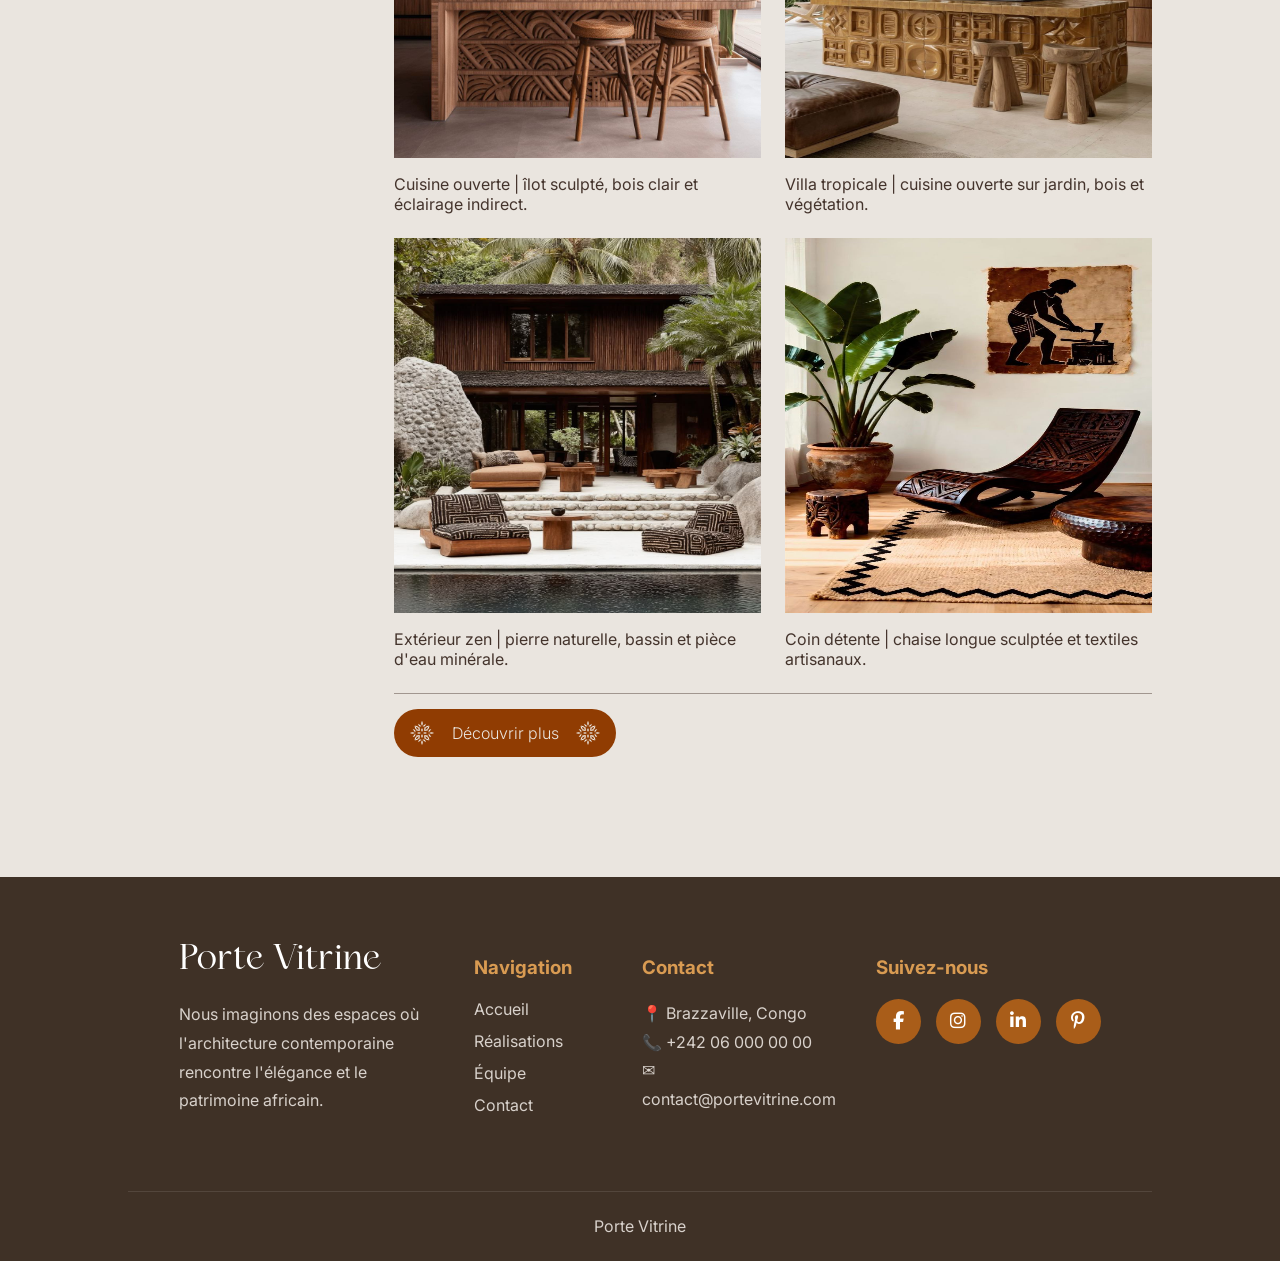
==== commit 55d92acd: "feat: reconnect and correct" ====
--- a/index.html
+++ b/index.html
@@ -1,5 +1,5 @@
 <!DOCTYPE html>
-<html lang="en">
+<html lang="fr">
 
 <head>
   <meta charset="UTF-8">
@@ -19,11 +19,10 @@
   <header class="Navigation__fixed">
     <nav class="nav-wrapper">
       <ul class="nav-links">
-        <li class="nav-link"><a href="#">Nos vision</a></li>
-        <li class="nav-link"><a href="#">Agence</a></li>
-        <li class="nav-link"><a href="#">Blog</a></li>
-        <li class="nav-link"><a href="#">About</a></li>
-        <li class="nav-link"><a href="contact.html">Contact</a></li>
+        <li class="nav-link"><a href="/">Accueil</a></li>
+        <li class="nav-link"><a href="/pages/realisations.html">Réalisations</a></li>
+        <li class="nav-link"><a href="/pages/equipe.html">Équipe</a></li>
+        <li class="nav-link"><a href="/pages/contact.html">Contact</a></li>
       </ul>
       <div class="nav-logo">
         Porte Vitrine
@@ -50,7 +49,8 @@
             Brazzaville, république du congo
           </address>
           <h1 class="hero-title">
-            We create architecture, landscapes, interiors, product design and graphic design.
+            Nous créons de l'architecture, des paysages, des intérieurs,
+            du design produit et du design graphique.
           </h1>
         </div>
         <div class="hero-action">
@@ -150,7 +150,7 @@
                 d="M51.5 51.5C51.5 48.5 51 42.5 46.5 40.5L47.5 38.5L37.5 37.5L41 41C44.866 41 48 44.134 48 48L51.5 51.5Z">
               </path>
             </svg>
-            <span>catalogues</span>
+            <span>Catalogue</span>
             <svg width="64" height="64" viewBox="0 0 64 64" fill="currentColor" xmlns="http://www.w3.org/2000/svg">
               <path
                 d="M32 0.019043L32 12.981C30.7764 11.4218 30 9.09693 30 6.50001C30 3.90309 30.7764 1.57818 32 0.019043Z">
@@ -252,45 +252,45 @@
     <section class="projets">
       <h2 class="projects-title">Projets</h2>
       <div class="grid-projets">
-        <div class="card">
+        <div class="card__index">
           <img class="card__projet-item__img" src="./public/item_1.jpeg" alt="item_product">
           <div class="card__projet-description">
-            <p>Lorem ipsum dolor sit amet consectetur adipisicing elit. Ipsam, consequuntur.</p>
+            <p>Salon intérieur | bois massif, tressage traditionnel et lumière naturelle.</p>
           </div>
         </div>
         <!--  -->
-        <div class="card">
+        <div class="card__index">
           <img class="card__projet-item__img" src="./public/item_4.jpeg" alt="item_product">
           <div class="card__projet-description">
-            <p>Lorem ipsum dolor sit amet consectetur adipisicing elit. Ipsam, consequuntur.</p>
+            <p>Espace de vie | sculpture africaine, mobilier bas et matières brutes.</p>
           </div>
         </div>
         <!--  -->
-        <div class="card">
+        <div class="card__index">
           <img class="card__projet-item__img" src="./public/item_3.jpeg" alt="item_product">
           <div class="card__projet-description">
-            <p>Lorem ipsum dolor sit amet consectetur adipisicing elit. Ipsam, consequuntur.</p>
+            <p>Cuisine ouverte | îlot sculpté, bois clair et éclairage indirect.</p>
           </div>
         </div>
         <!--  -->
-        <div class="card">
+        <div class="card__index">
           <img class="card__projet-item__img" src="./public/item_2.jpeg" alt="item_product">
           <div class="card__projet-description">
-            <p>Lorem ipsum dolor sit amet consectetur adipisicing elit. Ipsam, consequuntur.</p>
+            <p>Villa tropicale | cuisine ouverte sur jardin, bois et végétation.</p>
           </div>
         </div>
         <!--  -->
-        <div class="card">
+        <div class="card__index">
           <img class="card__projet-item__img" src="./public/item_5.jpeg" alt="item_product">
           <div class="card__projet-description">
-            <p>Lorem ipsum dolor sit amet consectetur adipisicing elit. Ipsam, consequuntur.</p>
+            <p>Extérieur zen | pierre naturelle, bassin et pièce d'eau minérale.</p>
           </div>
         </div>
         <!--  -->
-        <div class="card">
+        <div class="card__index">
           <img class="card__projet-item__img" src="./public/item_1.jpeg" alt="item_product">
           <div class="card__projet-description">
-            <p>Lorem ipsum dolor sit amet consectetur adipisicing elit. Ipsam, consequuntur.</p>
+            <p>Coin détente | chaise longue sculptée et textiles artisanaux.</p>
           </div>
         </div>
       </div>
@@ -390,7 +390,7 @@
               d="M51.5 51.5C51.5 48.5 51 42.5 46.5 40.5L47.5 38.5L37.5 37.5L41 41C44.866 41 48 44.134 48 48L51.5 51.5Z">
             </path>
           </svg>
-          <span>Decouvrir plus</span>
+          <span>Découvrir plus</span>
           <svg width="64" height="64" viewBox="0 0 64 64" fill="currentColor" xmlns="http://www.w3.org/2000/svg">
             <path
               d="M32 0.019043L32 12.981C30.7764 11.4218 30 9.09693 30 6.50001C30 3.90309 30.7764 1.57818 32 0.019043Z">
@@ -488,12 +488,81 @@
         </a>
       </div>
     </section>
-    <!-- Section Équipe (présentation des membres fictifs de l'agence) -->
-    <section id="team"></section>
-    <!-- Contact -->
-    <section id="contact"></section>
-    <!-- Footer -->
-    <footer></footer>
+
+    <footer class="footer">
+
+      <div class="footer-container">
+
+        <div class="footer-logo">
+
+          <h2>Porte Vitrine</h2>
+
+          <p>
+            Nous imaginons des espaces où l'architecture contemporaine
+            rencontre l'élégance et le patrimoine africain.
+          </p>
+
+        </div>
+
+        <div class="footer-links">
+
+          <h3>Navigation</h3>
+
+          <ul>
+
+            <li><a href="index.html">Accueil</a></li>
+
+            <li><a href="portfolio.html">Réalisations</a></li>
+
+            <li><a href="equipe.html">Équipe</a></li>
+
+            <li><a href="contact.html">Contact</a></li>
+
+          </ul>
+
+        </div>
+
+        <div class="footer-contact">
+
+          <h3>Contact</h3>
+
+          <p>📍 Brazzaville, Congo</p>
+
+          <p>📞 +242 06 000 00 00</p>
+
+          <p>✉ contact@portevitrine.com</p>
+
+        </div>
+
+        <div class="footer-social">
+
+          <h3>Suivez-nous</h3>
+
+          <div class="social-icons">
+
+            <a href="#"><i class="fa-brands fa-facebook-f"></i></a>
+
+            <a href="#"><i class="fa-brands fa-instagram"></i></a>
+
+            <a href="#"><i class="fa-brands fa-linkedin-in"></i></a>
+
+            <a href="#"><i class="fa-brands fa-pinterest-p"></i></a>
+
+          </div>
+
+        </div>
+
+      </div>
+
+      <div class="footer-bottom">
+
+        <p>
+          Porte Vitrine
+        </p>
+
+      </div>
+
+    </footer>
   </main>
 </body>
 
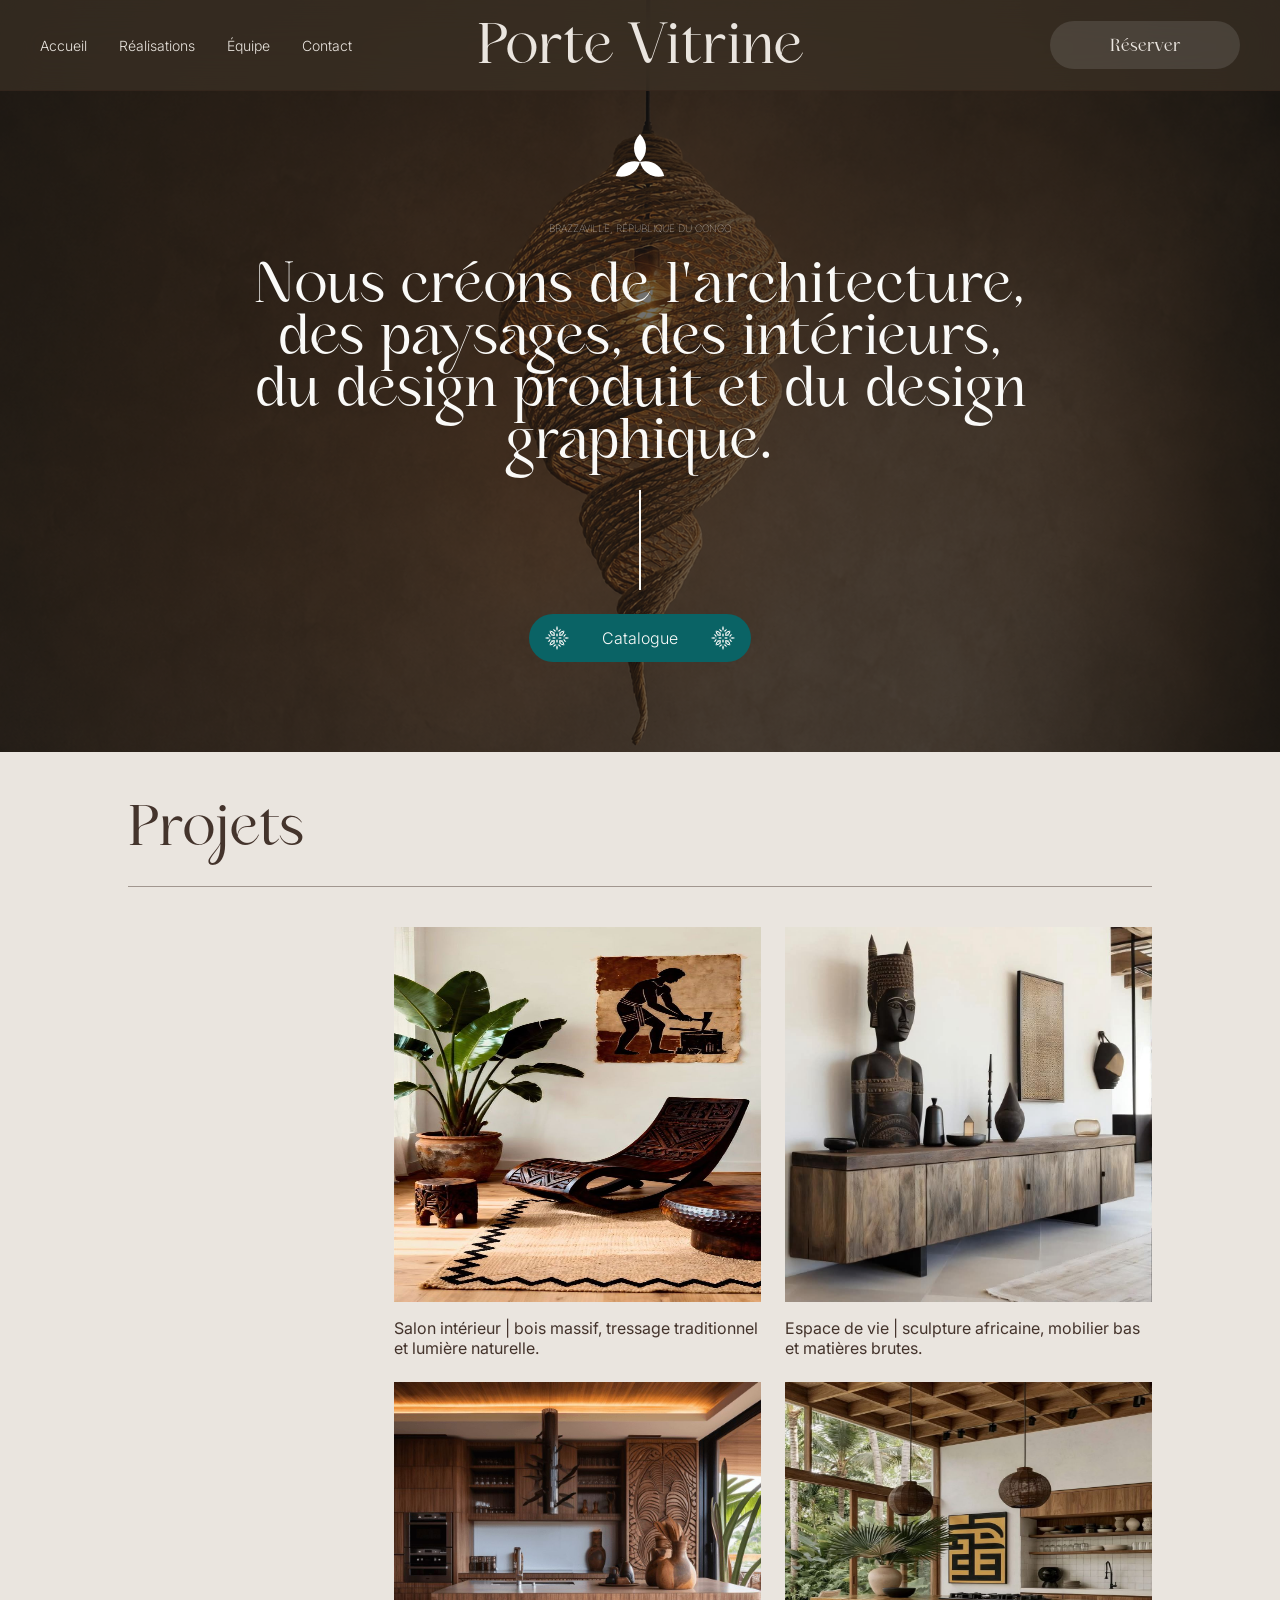
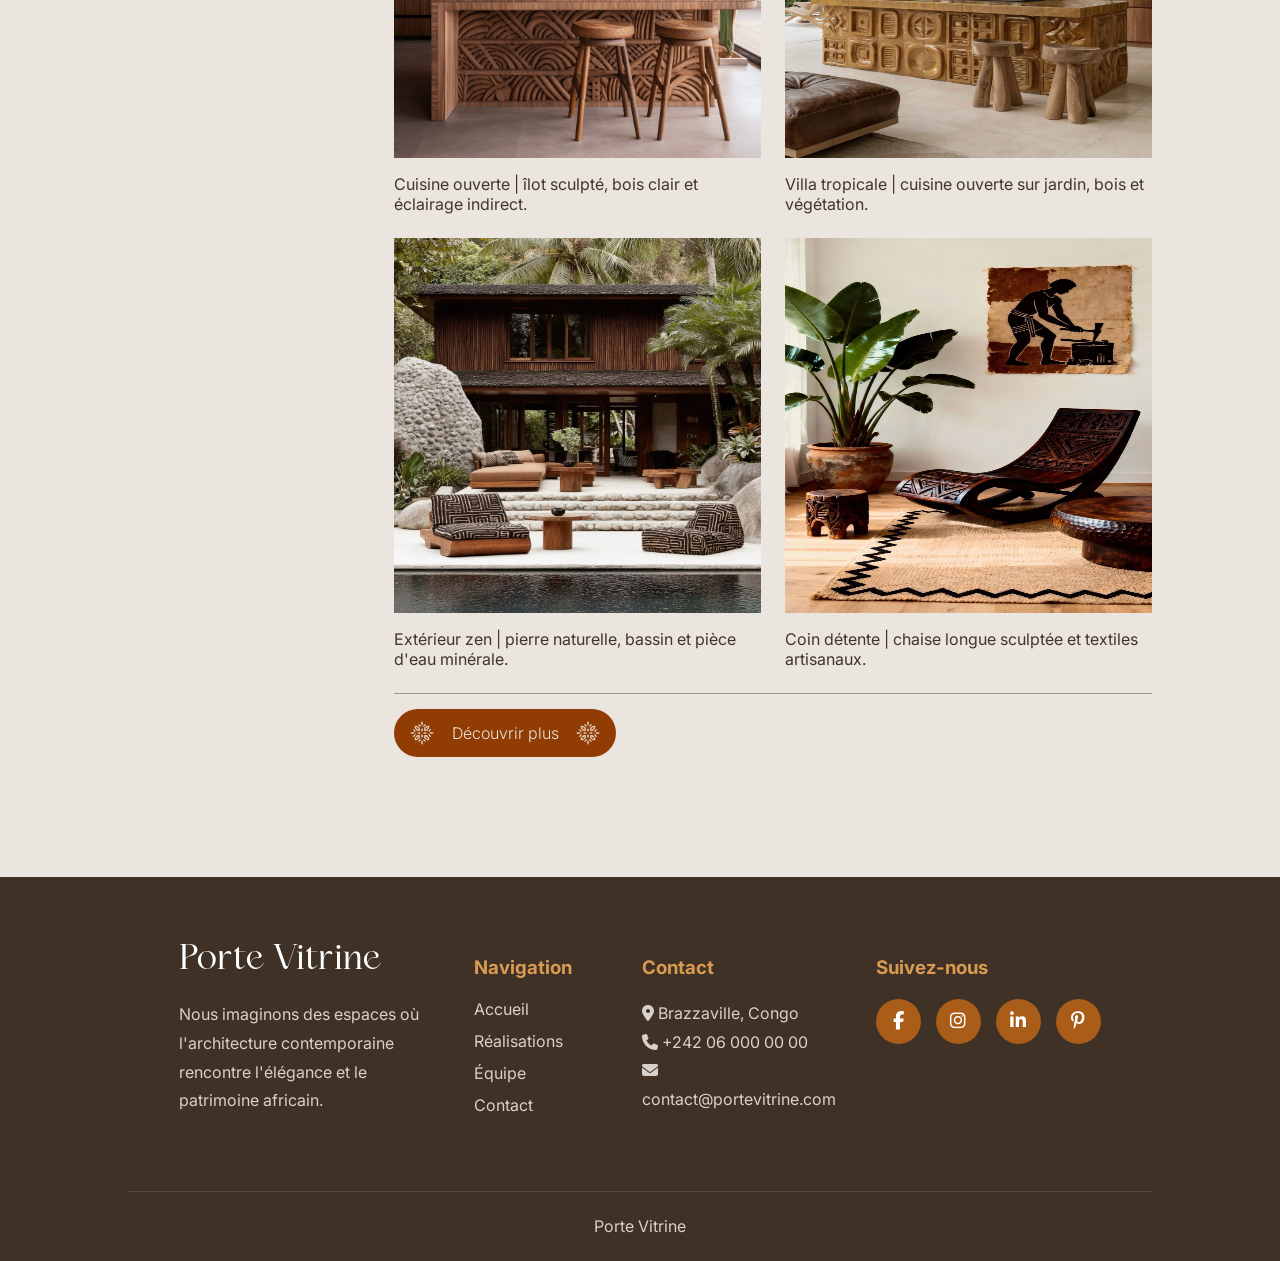
==== commit 8ee65232: "Ameliorer de la page de contact remplacement des emojis par des icones" ====
--- a/index.html
+++ b/index.html
@@ -19,10 +19,10 @@
   <header class="Navigation__fixed">
     <nav class="nav-wrapper">
       <ul class="nav-links">
-        <li class="nav-link"><a href="/">Accueil</a></li>
-        <li class="nav-link"><a href="/pages/realisations.html">Réalisations</a></li>
-        <li class="nav-link"><a href="/pages/equipe.html">Équipe</a></li>
-        <li class="nav-link"><a href="/pages/contact.html">Contact</a></li>
+        <li class="nav-link"><a href="index.html">Accueil</a></li>
+        <li class="nav-link"><a href="pages/realisations.html">Réalisations</a></li>
+        <li class="nav-link"><a href="pages/equipe.html">Équipe</a></li>
+        <li class="nav-link"><a href="pages/contact.html">Contact</a></li>
       </ul>
       <div class="nav-logo">
         Porte Vitrine
@@ -511,12 +511,9 @@
           <ul>
 
             <li><a href="index.html">Accueil</a></li>
-
-            <li><a href="portfolio.html">Réalisations</a></li>
-
-            <li><a href="equipe.html">Équipe</a></li>
-
-            <li><a href="contact.html">Contact</a></li>
+            <li><a href="pages/realisations.html">Réalisations</a></li>
+            <li><a href="pages/equipe.html">Équipe</a></li>
+            <li><a href="pages/contact.html">Contact</a></li>
 
           </ul>
 
@@ -526,11 +523,9 @@
 
           <h3>Contact</h3>
 
-          <p>📍 Brazzaville, Congo</p>
-
-          <p>📞 +242 06 000 00 00</p>
-
-          <p>✉ contact@portevitrine.com</p>
+          <p><i class="fa-solid fa-location-dot"></i> Brazzaville, Congo</p>
+          <p><i class="fa-solid fa-phone"></i> +242 06 000 00 00</p>
+         <p><i class="fa-solid fa-envelope"></i> contact@portevitrine.com</p>
 
         </div>
 
